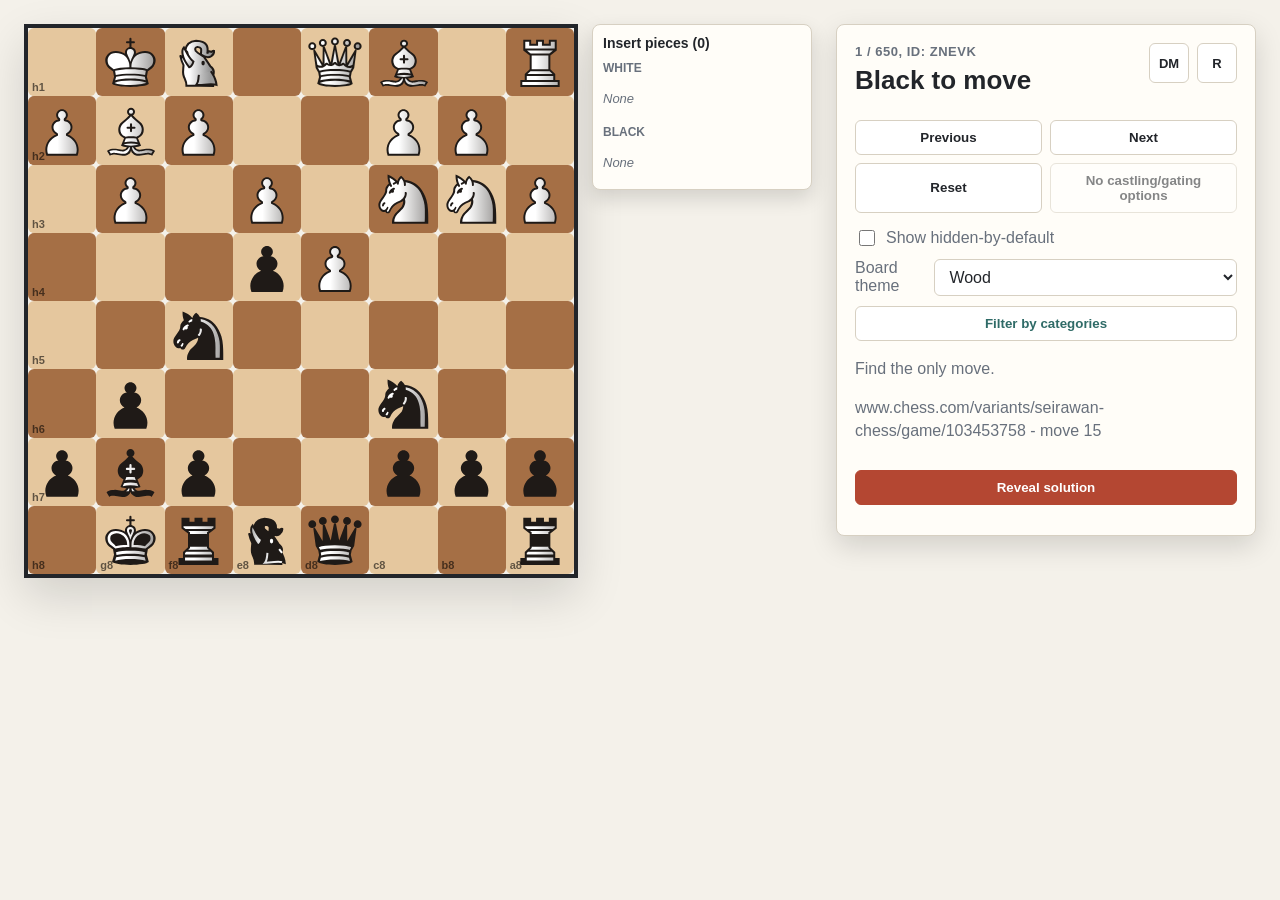
==== web/index.html @ 0d53bf32 "Add puzzle permalinks and filter refinements" ====
<!doctype html>
<html lang="en">
<head>
  <meta charset="utf-8">
  <meta name="viewport" content="width=device-width, initial-scale=1">
  <title>S-Chess Tactics</title>
  <link rel="stylesheet" href="styles.css?v=20260705-filters">
</head>
<body>
  <main class="app">
    <section class="board-area">
      <div class="board-layout">
        <div class="board-shell">
          <div id="board" class="board" aria-label="Chess board"></div>
        </div>
        <div id="reserve" class="reserve-panel" aria-label="Available insert pieces"></div>
      </div>
    </section>
    <aside class="panel">
      <header class="panel-head">
        <div>
          <p id="counter" class="counter">0 / 0</p>
          <h1 id="title">S-Chess Tactics</h1>
        </div>
        <div class="header-actions">
          <button id="theme" class="icon-button" title="Toggle dark mode">DM</button>
          <button id="random" class="icon-button" title="Random puzzle">R</button>
        </div>
      </header>

      <div class="controls">
        <button id="prev">Previous</button>
        <button id="next">Next</button>
        <button id="reset">Reset</button>
        <button id="unmoved" type="button">Castling &amp; gating options</button>
      </div>

      <div class="filters">
        <label><input id="show-hidden" type="checkbox"> Show hidden-by-default</label>
        <div id="hidden-options" class="subfilters hidden">
          <label><input id="show-check" type="checkbox" checked> Check evasions</label>
          <label><input id="show-recapture" type="checkbox" checked> Recaptures</label>
        </div>
        <label>Board theme <select id="board-theme">
          <option value="wood">Wood</option>
          <option value="wood-muted">Muted wood</option>
          <option value="classic">Classic green</option>
          <option value="blue">Blue</option>
          <option value="gray">Gray</option>
        </select></label>
        <button id="category-toggle" type="button">Filter by categories</button>
        <div id="category-options" class="select-filters hidden">
          <div class="category-row">
            <label>Phase <select id="phase-filter"><option value="">All</option></select></label>
            <div id="phase-detail" class="detail-options hidden"></div>
          </div>
          <div class="category-row">
            <label>Motif <select id="motif-filter"><option value="">All</option></select></label>
            <div id="motif-detail" class="detail-options hidden"></div>
          </div>
          <div class="category-row">
            <label>Length <select id="length-filter"><option value="">All</option></select></label>
            <div id="length-detail" class="detail-options hidden"></div>
          </div>
        </div>
      </div>

      <p id="status" class="status">Loading puzzles...</p>
      <div id="move-choices" class="move-choices hidden"></div>
      <p id="source" class="source"></p>

      <button id="reveal" class="primary">Reveal solution</button>
      <a id="analysis" class="analysis-link hidden" target="_blank" rel="noopener">Analyze on pychess</a>
      <section id="solution" class="solution hidden">
        <p id="line"></p>
        <p id="details"></p>
      </section>
    </aside>
  </main>
  <script src="app.js?v=20260705-filters"></script>
</body>
</html>
---- web/styles.css ----
:root {
  color-scheme: light;
  --bg: #f4f1ea;
  --panel: #fffdf8;
  --ink: #22252a;
  --muted: #68707c;
  --line: #d7d0c2;
  --accent: #b44732;
  --accent-strong: #913725;
  --accent-2: #2f6b67;
  --light: #eadfc5;
  --dark: #78936f;
  --selected: #f4c542;
  --good: #2f8f5b;
  --bad: #bd3d32;
  --button: #ffffff;
  --solution-bg: #f3eee4;
  --shadow: rgba(0,0,0,.14);
  font-family: "Segoe UI", Arial, sans-serif;
}

body.dark-mode {
  color-scheme: dark;
  --bg: #151718;
  --panel: #202326;
  --ink: #f0eee7;
  --muted: #aab2ba;
  --line: #3b4045;
  --accent: #d66b4f;
  --accent-strong: #f07c5d;
  --accent-2: #78b9ad;
  --light: #b8a982;
  --dark: #4e7259;
  --selected: #ffd45f;
  --good: #6ec79a;
  --bad: #f07868;
  --button: #292d31;
  --solution-bg: #292b2c;
  --shadow: rgba(0,0,0,.42);
}


body[data-board-theme="wood"] {
  --light: #e5c79e;
  --dark: #a56f45;
}
body[data-board-theme="wood-muted"] {
  --light: #d8c7ae;
  --dark: #8a7d6d;
}
body[data-board-theme="blue"] {
  --light: #d7e5ee;
  --dark: #6285a5;
}
body[data-board-theme="gray"] {
  --light: #d9d9d2;
  --dark: #7d858b;
}
body.dark-mode[data-board-theme="wood"] {
  --light: #b89467;
  --dark: #6d452b;
}
body.dark-mode[data-board-theme="wood-muted"] {
  --light: #aa9981;
  --dark: #5f584f;
}
body.dark-mode[data-board-theme="blue"] {
  --light: #92a9b8;
  --dark: #36556e;
}
body.dark-mode[data-board-theme="gray"] {
  --light: #a9aaa4;
  --dark: #525a60;
}
* { box-sizing: border-box; }
body { margin: 0; background: var(--bg); color: var(--ink); }
.app { min-height: 100vh; display: grid; grid-template-columns: minmax(320px, 1fr) minmax(320px, 420px); gap: 24px; padding: 24px; align-items: start; }
.board-area { display: grid; place-items: center; }
.board-layout { display: grid; grid-template-columns: minmax(0, min(78vmin, 720px)) minmax(170px, 220px); gap: 14px; align-items: start; }
.board-shell { width: 100%; }
.board { display: grid; grid-template-columns: repeat(8, 1fr); grid-template-rows: repeat(8, 1fr); aspect-ratio: 1; border: 4px solid var(--ink); box-shadow: 0 18px 44px var(--shadow); transition: border-color .16s ease, box-shadow .16s ease; }
.board.feedback-good { border-color: var(--good); box-shadow: 0 0 0 5px rgba(47,143,91,.25), 0 18px 44px var(--shadow); }
.board.feedback-bad { border-color: var(--bad); box-shadow: 0 0 0 5px rgba(189,61,50,.25), 0 18px 44px var(--shadow); }
.square { position: relative; display: grid; place-items: center; border: 0; padding: 0; cursor: pointer; min-width: 0; min-height: 0; }
.square.light { background: var(--light); }
.square.dark { background: var(--dark); }
.square.selected { outline: 4px solid var(--selected); outline-offset: -4px; }
.square.choice-target { outline: 4px solid var(--selected); outline-offset: -4px; box-shadow: inset 0 0 0 4px rgba(255,255,255,.28); }
.square.dragging { opacity: .62; cursor: grabbing; }
.square.drag-target { outline: 4px solid var(--good); outline-offset: -4px; }
.square.unmoved { box-shadow: inset 0 0 0 6px rgba(255,210,74,.94), inset 0 0 24px rgba(255,210,74,.55); }
.square.unmoved::after { content: ""; position: absolute; right: 6px; top: 6px; width: 13px; height: 13px; border-radius: 50%; background: var(--selected); border: 2px solid rgba(0,0,0,.45); }
.coord { position: absolute; left: 4px; bottom: 3px; font-size: 11px; color: rgba(0,0,0,.58); font-weight: 700; }
body.dark-mode .coord { color: rgba(255,255,255,.58); }
.piece { width: 86%; height: 86%; object-fit: contain; pointer-events: none; }
.piece-text { font-size: clamp(22px, 8vmin, 62px); font-weight: 800; pointer-events: none; color: var(--ink); }
.reserve-panel { display: grid; gap: 10px; color: var(--muted); font-size: 13px; padding: 10px; border: 1px solid var(--line); border-radius: 8px; background: var(--panel); box-shadow: 0 8px 20px var(--shadow); }
.reserve-title { color: var(--ink); font-weight: 800; font-size: 14px; }
.reserve-row { display: grid; gap: 6px; }
.reserve-side { font-size: 12px; font-weight: 750; text-transform: uppercase; }
.reserve-list { display: flex; flex-wrap: wrap; gap: 8px; }
.reserve-chip { display: grid; justify-items: center; gap: 3px; min-width: 72px; border: 1px solid var(--line); border-radius: 6px; padding: 7px 6px; background: var(--button); color: var(--ink); font-size: 12px; font-weight: 700; }
.reserve-chip.choice-ready { border-color: var(--accent); box-shadow: inset 0 0 0 2px var(--accent); }
.reserve-chip:disabled { opacity: .45; cursor: not-allowed; }
.reserve-chip .piece { width: 44px; height: 44px; }
.reserve-empty { color: var(--muted); font-style: italic; min-height: 34px; display: inline-flex; align-items: center; }
.panel { background: var(--panel); border: 1px solid var(--line); border-radius: 8px; padding: 18px; box-shadow: 0 10px 28px var(--shadow); }
.panel-head { display: flex; justify-content: space-between; gap: 12px; align-items: start; }
.header-actions { display: flex; gap: 8px; flex: 0 0 auto; }
h1 { margin: 0 0 12px; font-size: 26px; line-height: 1.15; }
.counter, .source, .solution, .status { color: var(--muted); line-height: 1.45; overflow-wrap: anywhere; }
.counter { margin: 0 0 4px; font-size: 13px; font-weight: 700; text-transform: uppercase; letter-spacing: .04em; }
.controls { display: grid; grid-template-columns: repeat(2, 1fr); gap: 8px; margin: 12px 0; }
.filters { display: grid; gap: 10px; margin: 14px 0; color: var(--muted); }
.filters label { display: flex; gap: 8px; align-items: center; min-width: 0; }
.filters input { width: 16px; height: 16px; flex: 0 0 auto; }
.filters > label select { flex: 1 1 auto; }
.subfilters { display: grid; gap: 7px; margin-left: 22px; padding-left: 12px; border-left: 2px solid var(--line); }
.select-filters { display: grid; grid-template-columns: 1fr; gap: 8px; padding-top: 2px; }
.category-row { position: relative; }
.category-row > label { display: grid; grid-template-columns: 96px minmax(0, 1fr); gap: 8px; align-items: center; }
.category-row:nth-child(even) > label { color: var(--accent-2); }
.detail-options { position: absolute; left: 104px; right: 0; top: calc(100% + 4px); z-index: 20; display: flex; flex-wrap: wrap; gap: 7px; max-height: 210px; overflow: auto; padding: 8px; border: 1px solid var(--line); border-radius: 6px; background: var(--panel); box-shadow: 0 12px 26px var(--shadow); }
.detail-options label { display: inline-flex; gap: 5px; align-items: center; border: 1px solid var(--line); border-radius: 6px; padding: 5px 8px; background: var(--button); color: var(--ink); font-size: 12px; font-weight: 700; }
.detail-options input { width: 14px; height: 14px; }
.detail-toggle { padding: 5px 8px; font-size: 12px; color: var(--accent-2); }select { width: 100%; min-width: 0; border: 1px solid var(--line); background: var(--button); color: var(--ink); border-radius: 6px; padding: 8px 10px; font: inherit; }
button, .analysis-link { border: 1px solid var(--line); background: var(--button); color: var(--ink); border-radius: 6px; padding: 9px 11px; font-weight: 700; cursor: pointer; text-decoration: none; text-align: center; }
#category-toggle { width: 100%; color: var(--accent-2); }
button:hover, .analysis-link:hover { border-color: var(--accent); }
button.active { border-color: var(--selected); box-shadow: inset 0 0 0 2px var(--selected); }
button:disabled { opacity: .55; cursor: not-allowed; }
.icon-button { width: 40px; height: 40px; padding: 0; font-size: 13px; }
.primary { width: 100%; margin: 12px 0; color: #fff; background: var(--accent); border-color: var(--accent); }
.primary:hover { background: var(--accent-strong); border-color: var(--accent-strong); }
.analysis-link { display: block; margin: -4px 0 12px; color: var(--accent-2); }
.move-choices { display: flex; flex-wrap: wrap; gap: 8px; align-items: center; margin: 8px 0 12px; }
.move-choice-label { color: var(--muted); font-size: 12px; font-weight: 750; text-transform: uppercase; }
.move-choices button { padding: 7px 10px; }
kbd { display: inline-block; margin-left: 5px; padding: 1px 5px; border: 1px solid var(--line); border-radius: 4px; color: var(--muted); font: 700 11px Consolas, monospace; }
.status.good { color: var(--good); font-weight: 700; }
.status.bad { color: var(--bad); font-weight: 700; }
.solution { background: var(--solution-bg); border: 1px solid var(--line); border-radius: 6px; padding: 10px; }
.solution-row { display: grid; grid-template-columns: 96px minmax(0, 1fr); gap: 10px; margin: 0 0 8px; color: var(--ink); }
.solution-label { color: var(--muted); font-size: 12px; font-weight: 750; text-transform: uppercase; }
.solution-line { font-family: Consolas, "Segoe UI Mono", monospace; overflow-wrap: anywhere; }
.solution p { margin: 10px 0; }
.category-list { margin: 6px 0 0; padding-left: 20px; color: var(--ink); }
.category-list li { margin: 2px 0; }
.hidden { display: none; }
@media (max-width: 1180px) {
  .board-layout { grid-template-columns: 1fr; }
  .reserve-panel { grid-template-columns: repeat(2, minmax(0, 1fr)); width: 100%; }
  .reserve-title { grid-column: 1 / -1; }
}
@media (max-width: 860px) {
  .app { grid-template-columns: 1fr; padding: 12px; }
  .board-shell { width: 100%; }
  .detail-options { left: 0; }
}
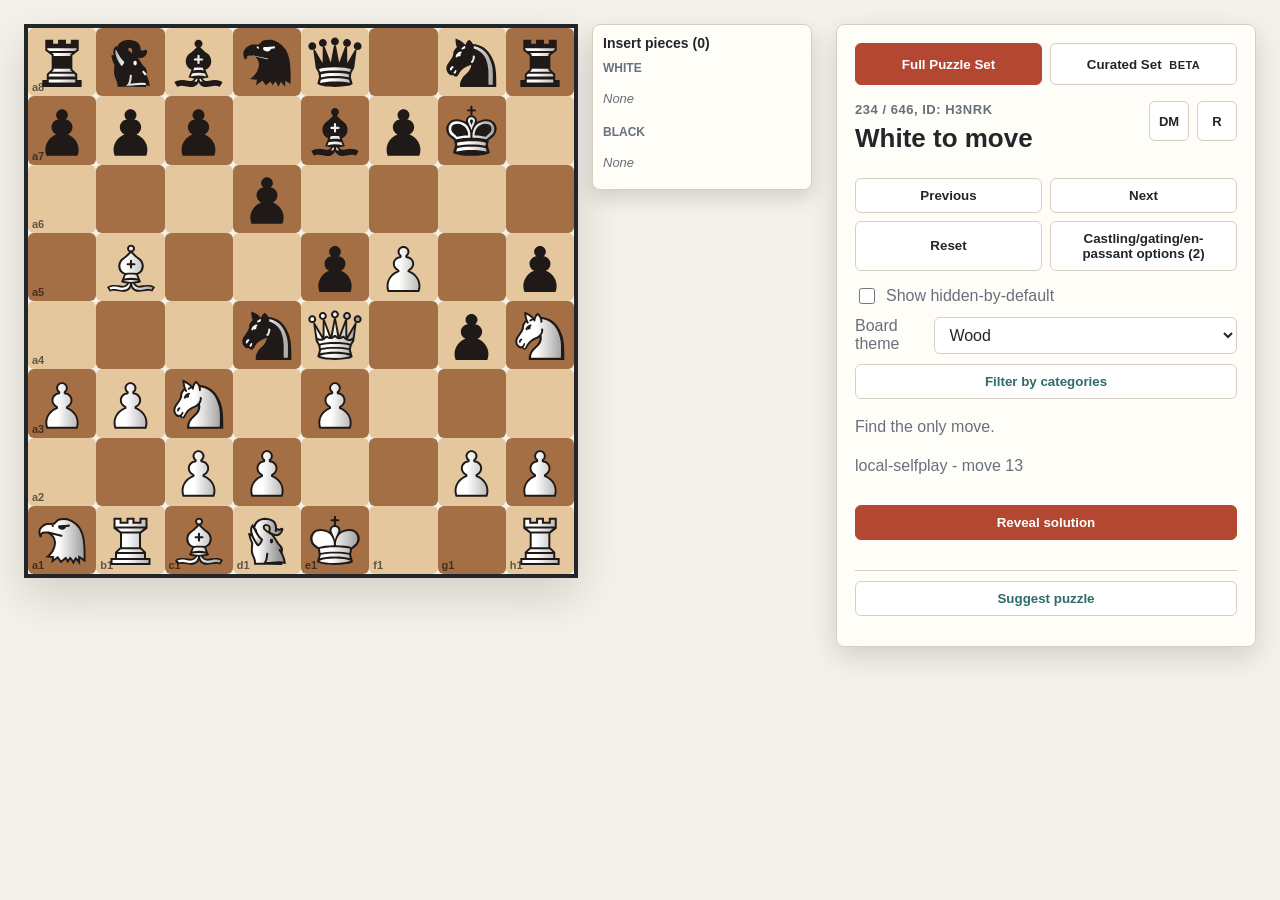
==== commit 22bf5a96: "Add curated puzzle levels and suggestions backend" ====
--- a/web/index.html
+++ b/web/index.html
@@ -4,7 +4,7 @@
   <meta charset="utf-8">
   <meta name="viewport" content="width=device-width, initial-scale=1">
   <title>S-Chess Tactics</title>
-  <link rel="stylesheet" href="styles.css?v=20260705-filters">
+  <link rel="stylesheet" href="styles.css?v=20260710-curated-levels">
 </head>
 <body>
   <main class="app">
@@ -17,6 +17,17 @@
       </div>
     </section>
     <aside class="panel">
+      <nav class="puzzle-set-tabs" aria-label="Puzzle set">
+        <button id="set-full" class="active" type="button">Full Puzzle Set</button>
+        <button id="set-curated" type="button">Curated Set <span>BETA</span></button>
+      </nav>
+      <div id="curated-levels" class="curated-levels hidden" aria-label="Curated difficulty">
+        <button data-curated-level="beginner" type="button">Beginner</button>
+        <button data-curated-level="lower-intermediate" type="button">Lower Intermediate</button>
+        <button data-curated-level="upper-intermediate" type="button">Upper Intermediate</button>
+        <button data-curated-level="advanced" type="button">Advanced</button>
+        <button data-curated-level="expert" type="button">Expert</button>
+      </div>
       <header class="panel-head">
         <div>
           <p id="counter" class="counter">0 / 0</p>
@@ -36,10 +47,12 @@
       </div>
 
       <div class="filters">
-        <label><input id="show-hidden" type="checkbox"> Show hidden-by-default</label>
-        <div id="hidden-options" class="subfilters hidden">
+        <div id="standard-filters" class="standard-filters">
+          <label><input id="show-hidden" type="checkbox"> Show hidden-by-default</label>
+          <div id="hidden-options" class="subfilters hidden">
           <label><input id="show-check" type="checkbox" checked> Check evasions</label>
           <label><input id="show-recapture" type="checkbox" checked> Recaptures</label>
+          </div>
         </div>
         <label>Board theme <select id="board-theme">
           <option value="wood">Wood</option>
@@ -62,6 +75,9 @@
             <label>Length <select id="length-filter"><option value="">All</option></select></label>
             <div id="length-detail" class="detail-options hidden"></div>
           </div>
+          <div class="category-row">
+            <label>Source <select id="source-filter"><option value="">All</option></select></label>
+          </div>
         </div>
       </div>
 
@@ -71,12 +87,23 @@
 
       <button id="reveal" class="primary">Reveal solution</button>
       <a id="analysis" class="analysis-link hidden" target="_blank" rel="noopener">Analyze on pychess</a>
+      <button id="mate-playout" class="secondary hidden" type="button">Play out fastest checkmate yourself</button>
       <section id="solution" class="solution hidden">
         <p id="line"></p>
         <p id="details"></p>
       </section>
+
+      <section class="suggestion-box">
+        <button id="suggest-toggle" class="secondary" type="button">Suggest puzzle</button>
+        <div id="suggest-panel" class="suggest-panel hidden">
+          <label>FEN <textarea id="suggest-fen" rows="3" spellcheck="false" placeholder="Paste a Seirawan FEN"></textarea></label>
+          <label>Notes <textarea id="suggest-notes" rows="3" placeholder="Optional: solution idea, source, or why it is interesting"></textarea></label>
+          <button id="suggest-submit" type="button">Send suggestion</button>
+          <p id="suggest-status" class="suggest-status"></p>
+        </div>
+      </section>
     </aside>
   </main>
-  <script src="app.js?v=20260705-filters"></script>
+  <script src="app.js?v=20260710-curated-levels"></script>
 </body>
 </html>
--- a/web/styles.css
+++ b/web/styles.css
@@ -105,6 +105,11 @@
 .reserve-chip .piece { width: 44px; height: 44px; }
 .reserve-empty { color: var(--muted); font-style: italic; min-height: 34px; display: inline-flex; align-items: center; }
 .panel { background: var(--panel); border: 1px solid var(--line); border-radius: 8px; padding: 18px; box-shadow: 0 10px 28px var(--shadow); }
+.puzzle-set-tabs { display: grid; grid-template-columns: repeat(2, minmax(0, 1fr)); gap: 8px; margin: 0 0 16px; }
+.puzzle-set-tabs button { min-height: 42px; padding: 8px 10px; }
+.puzzle-set-tabs button.active { border-color: var(--accent); background: var(--accent); color: #fff; box-shadow: none; }
+.puzzle-set-tabs span { display: inline-block; margin-left: 4px; font-size: 11px; letter-spacing: .04em; }
+
 .panel-head { display: flex; justify-content: space-between; gap: 12px; align-items: start; }
 .header-actions { display: flex; gap: 8px; flex: 0 0 auto; }
 h1 { margin: 0 0 12px; font-size: 26px; line-height: 1.15; }
@@ -112,6 +117,7 @@
 .counter { margin: 0 0 4px; font-size: 13px; font-weight: 700; text-transform: uppercase; letter-spacing: .04em; }
 .controls { display: grid; grid-template-columns: repeat(2, 1fr); gap: 8px; margin: 12px 0; }
 .filters { display: grid; gap: 10px; margin: 14px 0; color: var(--muted); }
+.standard-filters { display: grid; gap: 10px; }
 .filters label { display: flex; gap: 8px; align-items: center; min-width: 0; }
 .filters input { width: 16px; height: 16px; flex: 0 0 auto; }
 .filters > label select { flex: 1 1 auto; }
@@ -133,6 +139,7 @@
 .primary { width: 100%; margin: 12px 0; color: #fff; background: var(--accent); border-color: var(--accent); }
 .primary:hover { background: var(--accent-strong); border-color: var(--accent-strong); }
 .analysis-link { display: block; margin: -4px 0 12px; color: var(--accent-2); }
+.secondary { width: 100%; margin: -4px 0 12px; color: var(--accent-2); }
 .move-choices { display: flex; flex-wrap: wrap; gap: 8px; align-items: center; margin: 8px 0 12px; }
 .move-choice-label { color: var(--muted); font-size: 12px; font-weight: 750; text-transform: uppercase; }
 .move-choices button { padding: 7px 10px; }
@@ -146,6 +153,13 @@
 .solution p { margin: 10px 0; }
 .category-list { margin: 6px 0 0; padding-left: 20px; color: var(--ink); }
 .category-list li { margin: 2px 0; }
+.suggestion-box { margin-top: 18px; padding-top: 14px; border-top: 1px solid var(--line); }
+.suggest-panel { display: grid; gap: 10px; margin-top: 8px; }
+.suggest-panel label { display: grid; gap: 6px; color: var(--muted); font-size: 13px; font-weight: 700; }
+.suggest-panel textarea { width: 100%; min-width: 0; resize: vertical; border: 1px solid var(--line); background: var(--button); color: var(--ink); border-radius: 6px; padding: 8px 10px; font: inherit; }
+.suggest-status { margin: 0; color: var(--muted); font-size: 13px; line-height: 1.35; }
+.suggest-status.good { color: var(--good); font-weight: 700; }
+.suggest-status.bad { color: var(--bad); font-weight: 700; }
 .hidden { display: none; }
 @media (max-width: 1180px) {
   .board-layout { grid-template-columns: 1fr; }
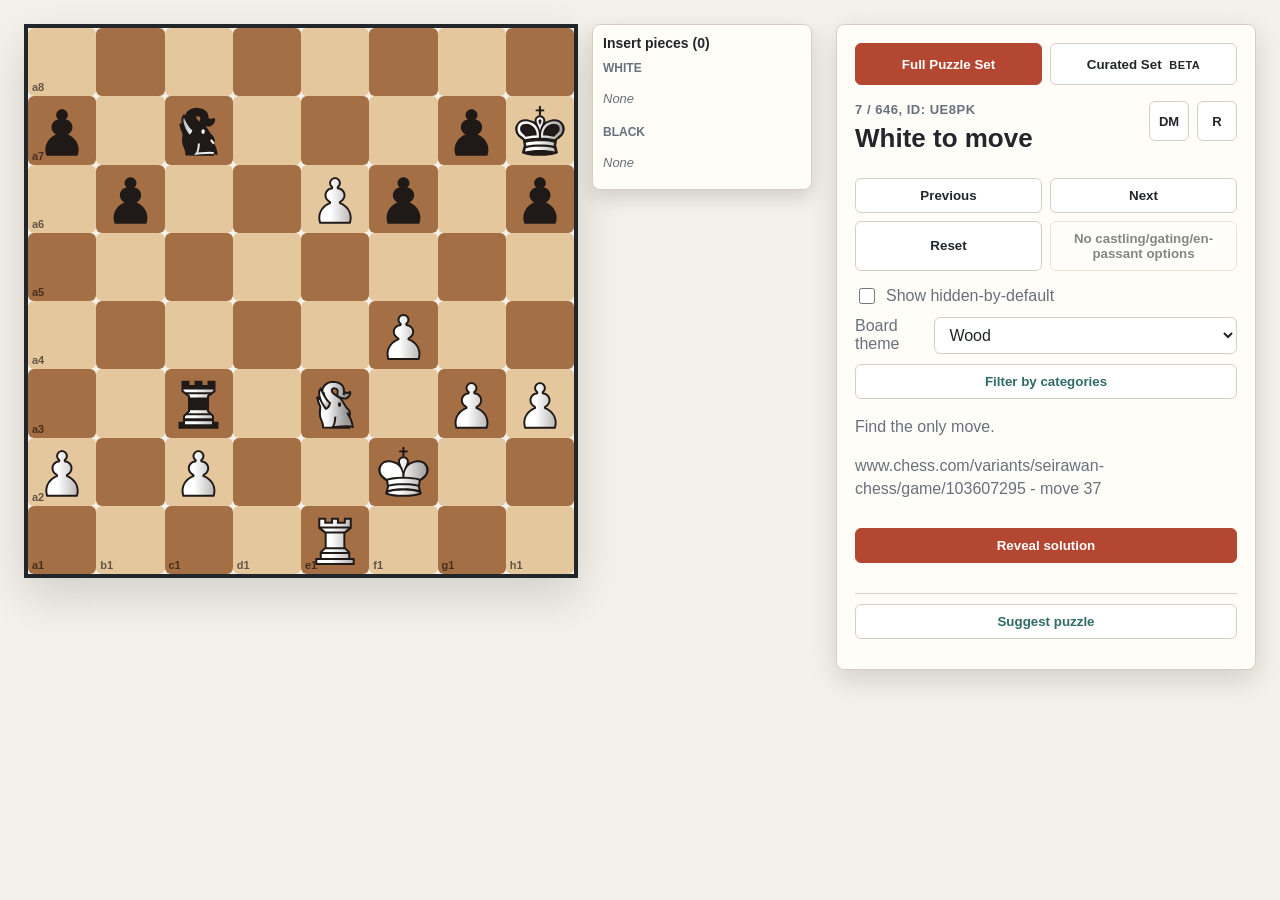
==== commit 45d77005: "Expand puzzle set and refine quality controls" ====
--- a/web/index.html
+++ b/web/index.html
@@ -4,7 +4,7 @@
   <meta charset="utf-8">
   <meta name="viewport" content="width=device-width, initial-scale=1">
   <title>S-Chess Tactics</title>
-  <link rel="stylesheet" href="styles.css?v=20260710-curated-levels">
+  <link rel="stylesheet" href="styles.css?v=20260710-curated-levels-2">
 </head>
 <body>
   <main class="app">
@@ -104,6 +104,6 @@
       </section>
     </aside>
   </main>
-  <script src="app.js?v=20260710-curated-levels"></script>
+  <script src="app.js?v=20260710-curated-levels-2"></script>
 </body>
 </html>
--- a/web/styles.css
+++ b/web/styles.css
@@ -110,6 +110,10 @@
 .puzzle-set-tabs button.active { border-color: var(--accent); background: var(--accent); color: #fff; box-shadow: none; }
 .puzzle-set-tabs span { display: inline-block; margin-left: 4px; font-size: 11px; letter-spacing: .04em; }
 
+.curated-levels { display: grid; grid-template-columns: repeat(2, minmax(0, 1fr)); gap: 7px; margin: 0 0 22px; }
+.curated-levels button { padding: 7px 8px; font-size: 12px; }
+.curated-levels button.active { border-color: var(--selected); box-shadow: inset 0 0 0 2px var(--selected); }
+.curated-levels button:last-child { grid-column: 1 / -1; }
 .panel-head { display: flex; justify-content: space-between; gap: 12px; align-items: start; }
 .header-actions { display: flex; gap: 8px; flex: 0 0 auto; }
 h1 { margin: 0 0 12px; font-size: 26px; line-height: 1.15; }
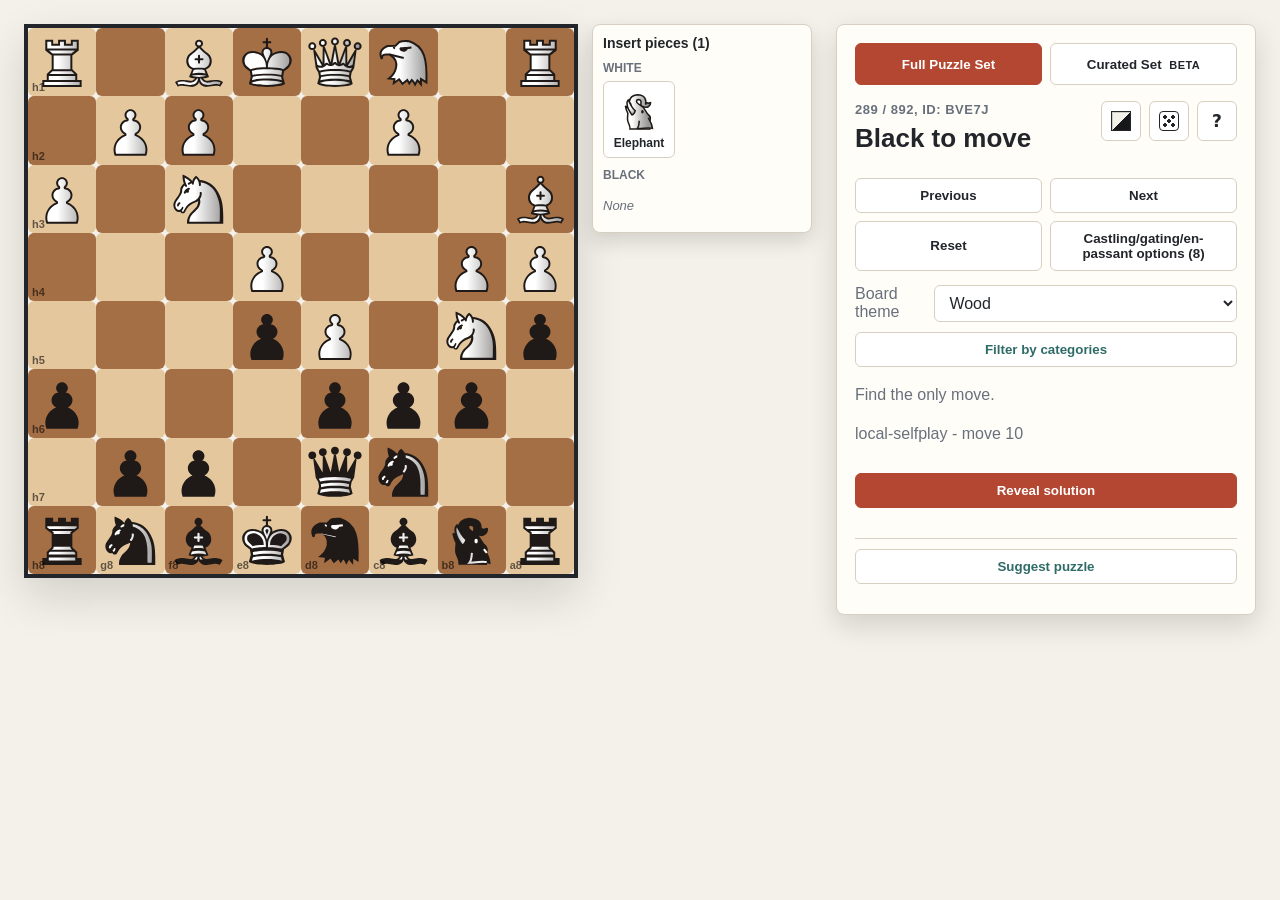
==== commit 76cdeb0a: "Refine puzzle categories and help UI" ====
--- a/web/index.html
+++ b/web/index.html
@@ -4,22 +4,22 @@
   <meta charset="utf-8">
   <meta name="viewport" content="width=device-width, initial-scale=1">
   <title>S-Chess Tactics</title>
-  <link rel="stylesheet" href="styles.css?v=20260710-curated-levels-2">
+  <link rel="stylesheet" href="styles.css?v=20260712-filters-help-4">
 </head>
 <body>
   <main class="app">
     <section class="board-area">
       <div class="board-layout">
         <div class="board-shell">
-          <div id="board" class="board" aria-label="Chess board"></div>
+          <div id="board" class="board" aria-label="Chess board" data-help="Select a piece and then its destination square, or drag it to move."></div>
         </div>
-        <div id="reserve" class="reserve-panel" aria-label="Available insert pieces"></div>
+        <div id="reserve" class="reserve-panel" aria-label="Available insert pieces" data-help="Shows the Hawks and Elephants still in reserve. Choose one here when a gating move is available."></div>
       </div>
     </section>
     <aside class="panel">
       <nav class="puzzle-set-tabs" aria-label="Puzzle set">
-        <button id="set-full" class="active" type="button">Full Puzzle Set</button>
-        <button id="set-curated" type="button">Curated Set <span>BETA</span></button>
+        <button id="set-full" class="active" type="button" data-help="Browse all published puzzle candidates.">Full Puzzle Set</button>
+        <button id="set-curated" type="button" data-help="Browse hand-picked puzzles grouped by difficulty.">Curated Set <span>BETA</span></button>
       </nav>
       <div id="curated-levels" class="curated-levels hidden" aria-label="Curated difficulty">
         <button data-curated-level="beginner" type="button">Beginner</button>
@@ -34,58 +34,41 @@
           <h1 id="title">S-Chess Tactics</h1>
         </div>
         <div class="header-actions">
-          <button id="theme" class="icon-button" title="Toggle dark mode">DM</button>
-          <button id="random" class="icon-button" title="Random puzzle">R</button>
+          <button id="theme" class="icon-button" type="button" title="Toggle light and dark mode" aria-label="Toggle light and dark mode" data-help="Switch the interface between light and dark mode."><span class="theme-icon" aria-hidden="true"></span></button>
+          <button id="random" class="icon-button" type="button" title="Random puzzle" aria-label="Random puzzle" data-help="Open a random puzzle from the current selection."><span class="dice-icon" aria-hidden="true"></span></button>
+          <button id="help" class="icon-button help-button" type="button" title="Toggle help" aria-label="Toggle help" data-help="Turn contextual UI explanations on or off.">?</button>
         </div>
       </header>
 
       <div class="controls">
-        <button id="prev">Previous</button>
-        <button id="next">Next</button>
-        <button id="reset">Reset</button>
-        <button id="unmoved" type="button">Castling &amp; gating options</button>
+        <button id="prev" data-help="Go to the previous puzzle in the current selection.">Previous</button>
+        <button id="next" data-help="Go to the next puzzle in the current selection.">Next</button>
+        <button id="reset" data-help="Reset the current puzzle to its starting position.">Reset</button>
+        <button id="unmoved" type="button" data-help="Highlight pieces and squares that still allow castling or gating.">Castling &amp; gating options</button>
       </div>
 
       <div class="filters">
-        <div id="standard-filters" class="standard-filters">
-          <label><input id="show-hidden" type="checkbox"> Show hidden-by-default</label>
-          <div id="hidden-options" class="subfilters hidden">
-          <label><input id="show-check" type="checkbox" checked> Check evasions</label>
-          <label><input id="show-recapture" type="checkbox" checked> Recaptures</label>
-          </div>
-        </div>
-        <label>Board theme <select id="board-theme">
+        <label data-help="Choose the colors of light and dark board squares.">Board theme <select id="board-theme">
           <option value="wood">Wood</option>
           <option value="wood-muted">Muted wood</option>
           <option value="classic">Classic green</option>
           <option value="blue">Blue</option>
           <option value="gray">Gray</option>
         </select></label>
-        <button id="category-toggle" type="button">Filter by categories</button>
-        <div id="category-options" class="select-filters hidden">
-          <div class="category-row">
-            <label>Phase <select id="phase-filter"><option value="">All</option></select></label>
-            <div id="phase-detail" class="detail-options hidden"></div>
-          </div>
-          <div class="category-row">
-            <label>Motif <select id="motif-filter"><option value="">All</option></select></label>
-            <div id="motif-detail" class="detail-options hidden"></div>
-          </div>
-          <div class="category-row">
-            <label>Length <select id="length-filter"><option value="">All</option></select></label>
-            <div id="length-detail" class="detail-options hidden"></div>
-          </div>
-          <div class="category-row">
-            <label>Source <select id="source-filter"><option value="">All</option></select></label>
-          </div>
+        <button id="category-toggle" type="button" data-help="Filter the puzzle set by phase, evaluation, motif, length, or source.">Filter by categories</button>
+        <div id="category-options" class="select-filters hidden" data-help="Use a simple selection, or open Detailed inclusion/exclusion for more control.">
+          <div class="category-row"><label data-help="Opening, middlegame, or endgame, based on the starting position.">Phase <select id="phase-filter"><option value="">All</option></select></label><div id="phase-detail" class="detail-options hidden"></div></div>
+          <div class="category-row"><label data-help="The engine result of the correct move: checkmate, crushing, advantage, or equality.">Evaluation <select id="evaluation-filter"><option value="">All</option></select></label><div id="evaluation-detail" class="detail-options hidden"></div></div>
+          <div class="category-row"><label data-help="The tactical idea. Detailed mode lets you include or exclude several motifs.">Motif <select id="motif-filter"><option value="">All</option></select></label><div id="motif-detail" class="detail-options hidden"></div></div>
+          <div class="category-row"><label data-help="The forced line length: one move, medium, long, or very long.">Length <select id="length-filter"><option value="">All</option></select></label><div id="length-detail" class="detail-options hidden"></div></div>
+          <div class="category-row"><label data-help="Whether the puzzle came from a human game, engine self-play, or a manual suggestion.">Source <select id="source-filter"><option value="">All</option></select></label></div>
         </div>
       </div>
-
       <p id="status" class="status">Loading puzzles...</p>
       <div id="move-choices" class="move-choices hidden"></div>
       <p id="source" class="source"></p>
 
-      <button id="reveal" class="primary">Reveal solution</button>
+      <button id="reveal" class="primary" data-help="Reveal the best move, full engine line, and category data.">Reveal solution</button>
       <a id="analysis" class="analysis-link hidden" target="_blank" rel="noopener">Analyze on pychess</a>
       <button id="mate-playout" class="secondary hidden" type="button">Play out fastest checkmate yourself</button>
       <section id="solution" class="solution hidden">
@@ -94,16 +77,51 @@
       </section>
 
       <section class="suggestion-box">
-        <button id="suggest-toggle" class="secondary" type="button">Suggest puzzle</button>
-        <div id="suggest-panel" class="suggest-panel hidden">
-          <label>FEN <textarea id="suggest-fen" rows="3" spellcheck="false" placeholder="Paste a Seirawan FEN"></textarea></label>
-          <label>Notes <textarea id="suggest-notes" rows="3" placeholder="Optional: solution idea, source, or why it is interesting"></textarea></label>
-          <button id="suggest-submit" type="button">Send suggestion</button>
-          <p id="suggest-status" class="suggest-status"></p>
-        </div>
+        <button id="suggest-toggle" class="secondary" type="button" data-help="Open the board editor or paste a FEN to suggest a puzzle.">Suggest puzzle</button>
       </section>
     </aside>
   </main>
-  <script src="app.js?v=20260710-curated-levels-2"></script>
+  <div id="help-tooltip" class="help-tooltip hidden" role="tooltip"></div>
+  <section id="suggest-editor" class="suggest-editor hidden" aria-modal="true" role="dialog" aria-labelledby="suggest-editor-title">
+    <div class="suggest-editor-shell">
+      <header class="suggest-editor-head">
+        <div>
+          <p class="counter">Puzzle suggestion</p>
+          <h1 id="suggest-editor-title">Position editor</h1>
+        </div>
+        <button id="editor-cancel-top" class="icon-button" type="button" title="Cancel">X</button>
+      </header>
+      <div class="suggest-editor-layout">
+        <div id="editor-board" class="board editor-board" aria-label="Position editor board"></div>
+        <div class="editor-tools">
+          <div>
+            <p class="editor-label">Place piece</p>
+            <div id="editor-palette" class="editor-palette"></div>
+          </div>
+          <label>FEN <textarea id="editor-fen" rows="4" spellcheck="false" placeholder="Paste a complete Seirawan FEN"></textarea></label>
+          <div class="editor-fields">
+            <label>Side <select id="editor-side"><option value="w">White</option><option value="b">Black</option></select></label>
+            <label>Reserve <input id="editor-pocket" spellcheck="false" placeholder="HEhe"></label>
+            <label>Castling / gating <input id="editor-castling" spellcheck="false" placeholder="- or KQabc"></label>
+            <label>En passant <input id="editor-ep" spellcheck="false" placeholder="-"></label>
+            <label>Halfmove <input id="editor-halfmove" type="number" min="0" value="0"></label>
+            <label>Move <input id="editor-fullmove" type="number" min="1" value="1"></label>
+          </div>
+          <div class="editor-actions">
+            <button id="editor-clear" type="button">Clear board</button>
+            <button id="editor-start" type="button">Start position</button>
+          </div>
+          <label>Notes <textarea id="editor-notes" rows="3" placeholder="Optional: solution idea, source, or why it is interesting"></textarea></label>
+          <p id="editor-status" class="suggest-status"></p>
+          <div class="editor-actions editor-finish">
+            <button id="editor-cancel" type="button">Cancel</button>
+            <button id="editor-done" class="primary" type="button">Done</button>
+          </div>
+        </div>
+      </div>
+    </div>
+  </section>
+  <script src="curated-puzzles.js?v=20260712-1"></script>
+  <script src="app.js?v=20260712-filters-help-4"></script>
 </body>
 </html>
--- a/web/styles.css
+++ b/web/styles.css
@@ -175,3 +175,49 @@
   .board-shell { width: 100%; }
   .detail-options { left: 0; }
 }
+
+.suggest-editor { position: fixed; inset: 0; z-index: 100; overflow: auto; padding: 20px; background: rgba(15, 18, 20, .72); }
+.suggest-editor-shell { width: min(1120px, 100%); margin: auto; padding: 18px; border: 1px solid var(--line); border-radius: 8px; background: var(--panel); box-shadow: 0 24px 72px rgba(0,0,0,.4); }
+.suggest-editor-head { display: flex; justify-content: space-between; gap: 14px; align-items: start; margin-bottom: 16px; }
+.suggest-editor-head h1 { margin-bottom: 0; }
+.suggest-editor-layout { display: grid; grid-template-columns: minmax(300px, 1fr) minmax(290px, 380px); gap: 20px; align-items: start; }
+.editor-board { width: min(76vmin, 680px); max-width: 100%; justify-self: center; }
+.editor-tools { display: grid; gap: 14px; }
+.editor-tools > label, .editor-fields label { display: grid; gap: 6px; color: var(--muted); font-size: 13px; font-weight: 700; }
+.editor-tools textarea, .editor-tools input, .editor-tools select { width: 100%; min-width: 0; border: 1px solid var(--line); border-radius: 6px; background: var(--button); color: var(--ink); padding: 8px 10px; font: inherit; }
+.editor-tools textarea { resize: vertical; }
+.editor-label { margin: 0 0 7px; color: var(--muted); font-size: 13px; font-weight: 700; }
+.editor-palette { display: grid; grid-template-columns: repeat(7, minmax(0, 1fr)); gap: 6px; }
+.editor-palette button { min-height: 44px; padding: 3px; display: grid; place-items: center; }
+.editor-palette .piece { width: 34px; height: 34px; }
+.editor-palette .erase-piece { font-size: 22px; font-weight: 800; }
+.editor-fields { display: grid; grid-template-columns: repeat(2, minmax(0, 1fr)); gap: 10px; }
+.editor-actions { display: flex; gap: 8px; }
+.editor-actions button { flex: 1; }
+.editor-finish { margin-top: 2px; }
+.editor-finish .primary { margin: 0; }
+.editor-board .square { cursor: crosshair; }
+.editor-board .square.selected { outline-color: var(--accent); }
+@media (max-width: 760px) {
+  .suggest-editor { padding: 0; }
+  .suggest-editor-shell { min-height: 100vh; border: 0; border-radius: 0; padding: 14px; }
+  .suggest-editor-layout { grid-template-columns: 1fr; gap: 16px; }
+  .editor-board { width: 100%; }
+  .editor-palette { grid-template-columns: repeat(7, minmax(38px, 1fr)); overflow-x: auto; }
+}
+.icon-button { display: grid; place-items: center; }
+.theme-icon { width: 20px; height: 20px; border: 1px solid var(--ink); background: linear-gradient(135deg, #f4f1ea 0 50%, #151718 50% 100%); box-shadow: inset 0 0 0 1px color-mix(in srgb, var(--ink) 18%, transparent); }
+.dice-icon { width: 20px; height: 20px; border: 1px solid currentColor; border-radius: 4px; background:
+  radial-gradient(circle at 28% 28%, currentColor 0 1.7px, transparent 2px),
+  radial-gradient(circle at 72% 28%, currentColor 0 1.7px, transparent 2px),
+  radial-gradient(circle at 50% 50%, currentColor 0 1.7px, transparent 2px),
+  radial-gradient(circle at 28% 72%, currentColor 0 1.7px, transparent 2px),
+  radial-gradient(circle at 72% 72%, currentColor 0 1.7px, transparent 2px); }
+.help-button { font: 800 17px/1 system-ui, sans-serif; }
+body.help-mode [data-help] { outline: 1px dashed var(--accent-2); outline-offset: 2px; }
+.help-tooltip { position: fixed; z-index: 500; width: min(280px, calc(100vw - 20px)); padding: 7px 9px; border: 1px solid var(--line); border-radius: 6px; background: var(--ink); color: var(--panel); box-shadow: 0 8px 20px var(--shadow); font: 600 12px/1.35 system-ui, sans-serif; text-align: left; overflow-wrap: anywhere; pointer-events: none; }
+.detail-options .motif-chip { padding: 5px 8px; font-size: 12px; color: var(--ink); }
+.detail-options .motif-chip.include { border-color: var(--good); background: color-mix(in srgb, var(--good) 18%, var(--button)); }
+.detail-options .motif-chip.exclude { border-color: var(--bad); background: color-mix(in srgb, var(--bad) 16%, var(--button)); text-decoration: line-through; }
+
+.detail-options .detail-hint { flex-basis: 100%; margin: 0; color: var(--muted); font-size: 12px; line-height: 1.35; }
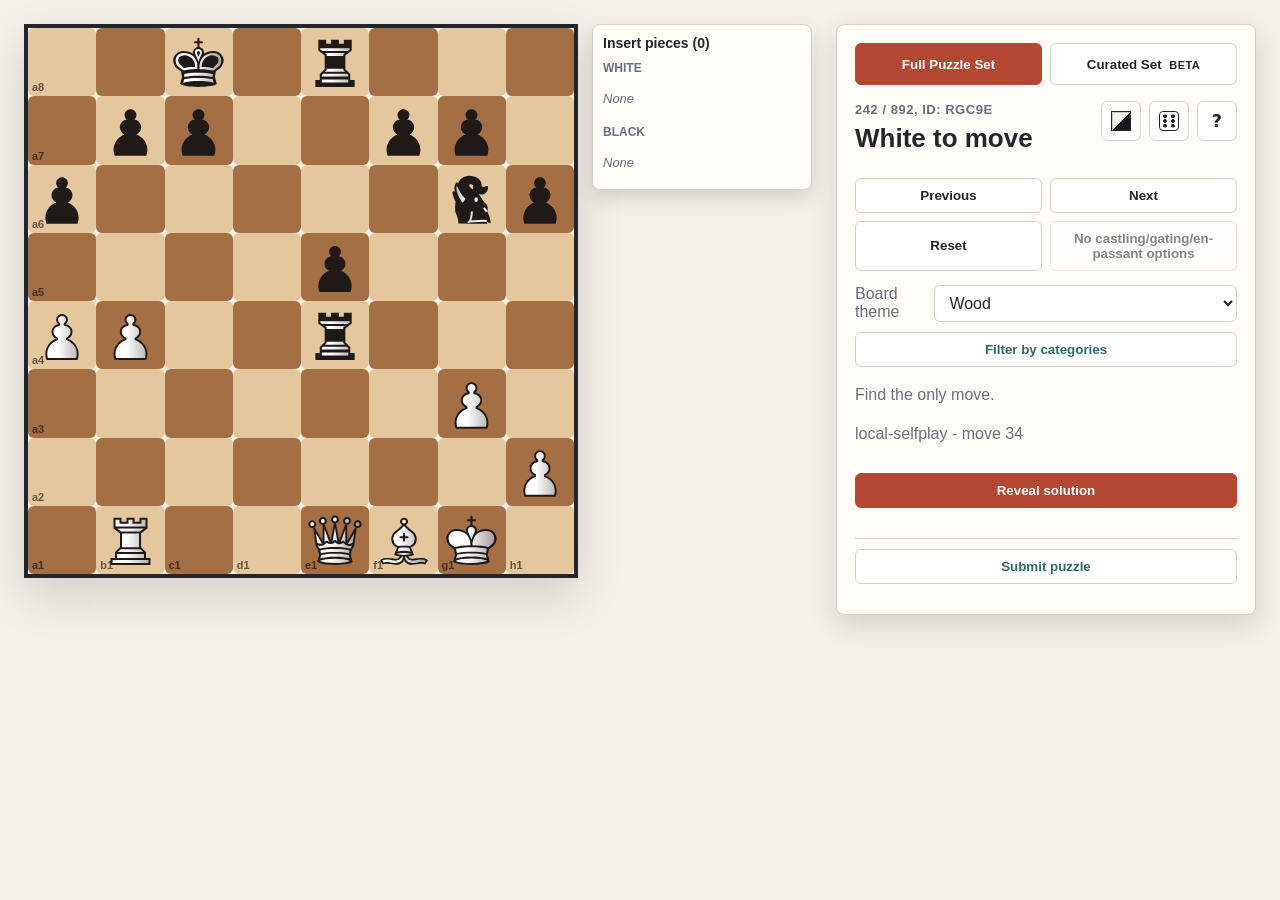
==== commit ad7b45a5: "Improve puzzle quality workflow and UI" ====
--- a/web/index.html
+++ b/web/index.html
@@ -4,7 +4,7 @@
   <meta charset="utf-8">
   <meta name="viewport" content="width=device-width, initial-scale=1">
   <title>S-Chess Tactics</title>
-  <link rel="stylesheet" href="styles.css?v=20260712-filters-help-4">
+  <link rel="stylesheet" href="styles.css?v=20260712-filters-help-9">
 </head>
 <body>
   <main class="app">
@@ -77,7 +77,7 @@
       </section>
 
       <section class="suggestion-box">
-        <button id="suggest-toggle" class="secondary" type="button" data-help="Open the board editor or paste a FEN to suggest a puzzle.">Suggest puzzle</button>
+        <button id="suggest-toggle" class="secondary" type="button" data-help="Open the board editor or paste a FEN to submit a puzzle.">Submit puzzle</button>
       </section>
     </aside>
   </main>
@@ -122,6 +122,6 @@
     </div>
   </section>
   <script src="curated-puzzles.js?v=20260712-1"></script>
-  <script src="app.js?v=20260712-filters-help-4"></script>
+  <script src="app.js?v=20260712-filters-help-9"></script>
 </body>
 </html>
--- a/web/styles.css
+++ b/web/styles.css
@@ -208,11 +208,12 @@
 .icon-button { display: grid; place-items: center; }
 .theme-icon { width: 20px; height: 20px; border: 1px solid var(--ink); background: linear-gradient(135deg, #f4f1ea 0 50%, #151718 50% 100%); box-shadow: inset 0 0 0 1px color-mix(in srgb, var(--ink) 18%, transparent); }
 .dice-icon { width: 20px; height: 20px; border: 1px solid currentColor; border-radius: 4px; background:
-  radial-gradient(circle at 28% 28%, currentColor 0 1.7px, transparent 2px),
-  radial-gradient(circle at 72% 28%, currentColor 0 1.7px, transparent 2px),
-  radial-gradient(circle at 50% 50%, currentColor 0 1.7px, transparent 2px),
-  radial-gradient(circle at 28% 72%, currentColor 0 1.7px, transparent 2px),
-  radial-gradient(circle at 72% 72%, currentColor 0 1.7px, transparent 2px); }
+  radial-gradient(circle at 28% 24%, currentColor 0 1.7px, transparent 2px),
+  radial-gradient(circle at 72% 24%, currentColor 0 1.7px, transparent 2px),
+  radial-gradient(circle at 28% 50%, currentColor 0 1.7px, transparent 2px),
+  radial-gradient(circle at 72% 50%, currentColor 0 1.7px, transparent 2px),
+  radial-gradient(circle at 28% 76%, currentColor 0 1.7px, transparent 2px),
+  radial-gradient(circle at 72% 76%, currentColor 0 1.7px, transparent 2px); }
 .help-button { font: 800 17px/1 system-ui, sans-serif; }
 body.help-mode [data-help] { outline: 1px dashed var(--accent-2); outline-offset: 2px; }
 .help-tooltip { position: fixed; z-index: 500; width: min(280px, calc(100vw - 20px)); padding: 7px 9px; border: 1px solid var(--line); border-radius: 6px; background: var(--ink); color: var(--panel); box-shadow: 0 8px 20px var(--shadow); font: 600 12px/1.35 system-ui, sans-serif; text-align: left; overflow-wrap: anywhere; pointer-events: none; }
@@ -221,3 +222,5 @@
 .detail-options .motif-chip.exclude { border-color: var(--bad); background: color-mix(in srgb, var(--bad) 16%, var(--button)); text-decoration: line-through; }
 
 .detail-options .detail-hint { flex-basis: 100%; margin: 0; color: var(--muted); font-size: 12px; line-height: 1.35; }
+
+.board { touch-action: none; }
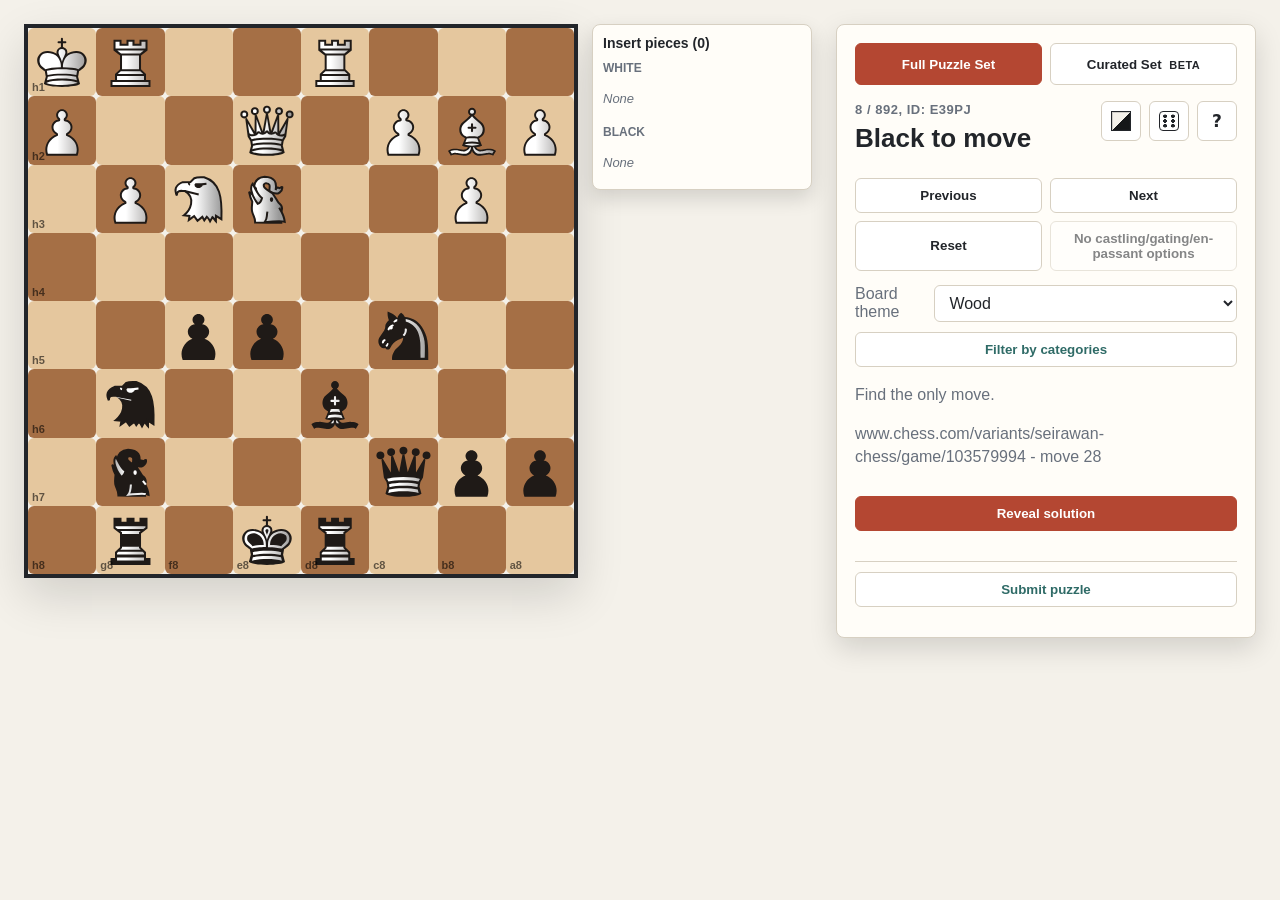
==== commit 00812d31: "Publish puzzle and interface updates" ====
--- a/web/index.html
+++ b/web/index.html
@@ -122,6 +122,6 @@
     </div>
   </section>
   <script src="curated-puzzles.js?v=20260712-1"></script>
-  <script src="app.js?v=20260712-filters-help-9"></script>
+  <script src="app.js?v=drag-ghost-1"></script>
 </body>
 </html>
--- a/web/styles.css
+++ b/web/styles.css
@@ -86,7 +86,9 @@
 .square.dark { background: var(--dark); }
 .square.selected { outline: 4px solid var(--selected); outline-offset: -4px; }
 .square.choice-target { outline: 4px solid var(--selected); outline-offset: -4px; box-shadow: inset 0 0 0 4px rgba(255,255,255,.28); }
-.square.dragging { opacity: .62; cursor: grabbing; }
+.square.dragging { opacity: .34; cursor: grabbing; }
+.drag-ghost { position: fixed; z-index: 1000; display: grid; place-items: center; pointer-events: none; transform: translate(-50%, -50%) scale(1.06); opacity: .92; filter: drop-shadow(0 3px 4px rgba(0,0,0,.28)); }
+.drag-ghost .piece, .drag-ghost .piece-text { width: 100%; height: 100%; }
 .square.drag-target { outline: 4px solid var(--good); outline-offset: -4px; }
 .square.unmoved { box-shadow: inset 0 0 0 6px rgba(255,210,74,.94), inset 0 0 24px rgba(255,210,74,.55); }
 .square.unmoved::after { content: ""; position: absolute; right: 6px; top: 6px; width: 13px; height: 13px; border-radius: 50%; background: var(--selected); border: 2px solid rgba(0,0,0,.45); }
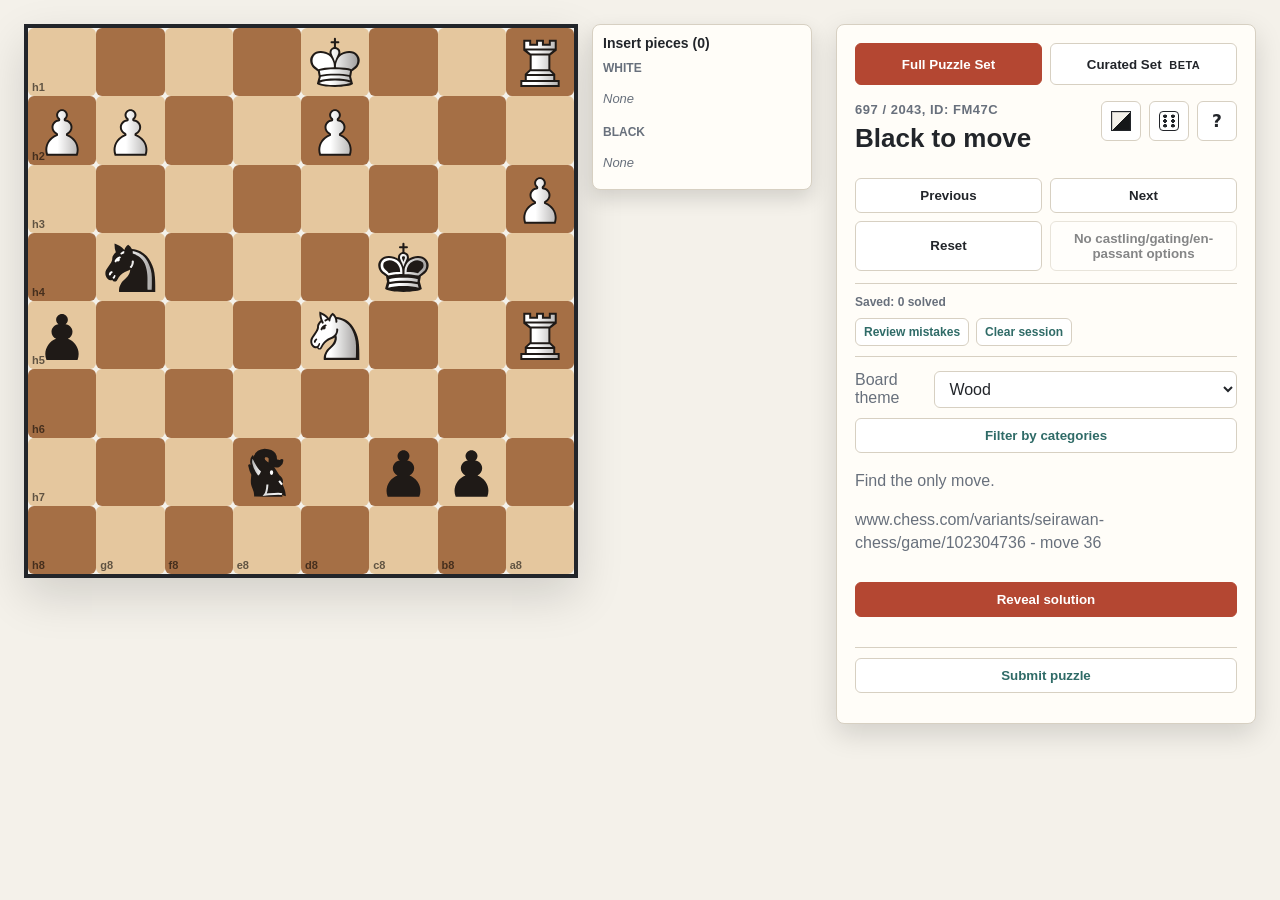
==== commit 63f1f692: "Publish puzzle set and difficulty research" ====
--- a/web/index.html
+++ b/web/index.html
@@ -4,7 +4,7 @@
   <meta charset="utf-8">
   <meta name="viewport" content="width=device-width, initial-scale=1">
   <title>S-Chess Tactics</title>
-  <link rel="stylesheet" href="styles.css?v=20260712-filters-help-9">
+  <link rel="stylesheet" href="styles.css?v=progress-1">
 </head>
 <body>
   <main class="app">
@@ -47,7 +47,13 @@
         <button id="unmoved" type="button" data-help="Highlight pieces and squares that still allow castling or gating.">Castling &amp; gating options</button>
       </div>
 
-      <div class="filters">
+      <section class="progress-panel" aria-label="Local puzzle progress">
+        <p id="progress-summary" class="progress-summary"></p>
+        <div class="progress-controls">
+          <button id="review-mistakes" type="button" data-help="Show puzzles where you made an incorrect tactic attempt on this browser.">Review mistakes</button>
+          <button id="clear-session" type="button" data-help="Clear only this tab's solved and failed session counters. Saved puzzle history remains.">Clear session</button>
+        </div>
+      </section>      <div class="filters">
         <label data-help="Choose the colors of light and dark board squares.">Board theme <select id="board-theme">
           <option value="wood">Wood</option>
           <option value="wood-muted">Muted wood</option>
@@ -122,6 +128,6 @@
     </div>
   </section>
   <script src="curated-puzzles.js?v=20260712-1"></script>
-  <script src="app.js?v=drag-ghost-1"></script>
+  <script src="app.js?v=progress-1"></script>
 </body>
 </html>
--- a/web/styles.css
+++ b/web/styles.css
@@ -122,7 +122,11 @@
 .counter, .source, .solution, .status { color: var(--muted); line-height: 1.45; overflow-wrap: anywhere; }
 .counter { margin: 0 0 4px; font-size: 13px; font-weight: 700; text-transform: uppercase; letter-spacing: .04em; }
 .controls { display: grid; grid-template-columns: repeat(2, 1fr); gap: 8px; margin: 12px 0; }
-.filters { display: grid; gap: 10px; margin: 14px 0; color: var(--muted); }
+.progress-panel { display: grid; gap: 7px; margin: 12px 0 4px; padding: 10px 0; border-top: 1px solid var(--line); border-bottom: 1px solid var(--line); }
+.progress-summary { margin: 0; color: var(--muted); font-size: 12px; font-weight: 700; line-height: 1.4; }
+.progress-controls { display: flex; flex-wrap: wrap; gap: 7px; }
+.progress-controls button { padding: 6px 8px; font-size: 12px; color: var(--accent-2); }
+.progress-controls button.active { border-color: var(--accent); background: var(--accent); color: #fff; box-shadow: none; }.filters { display: grid; gap: 10px; margin: 14px 0; color: var(--muted); }
 .standard-filters { display: grid; gap: 10px; }
 .filters label { display: flex; gap: 8px; align-items: center; min-width: 0; }
 .filters input { width: 16px; height: 16px; flex: 0 0 auto; }
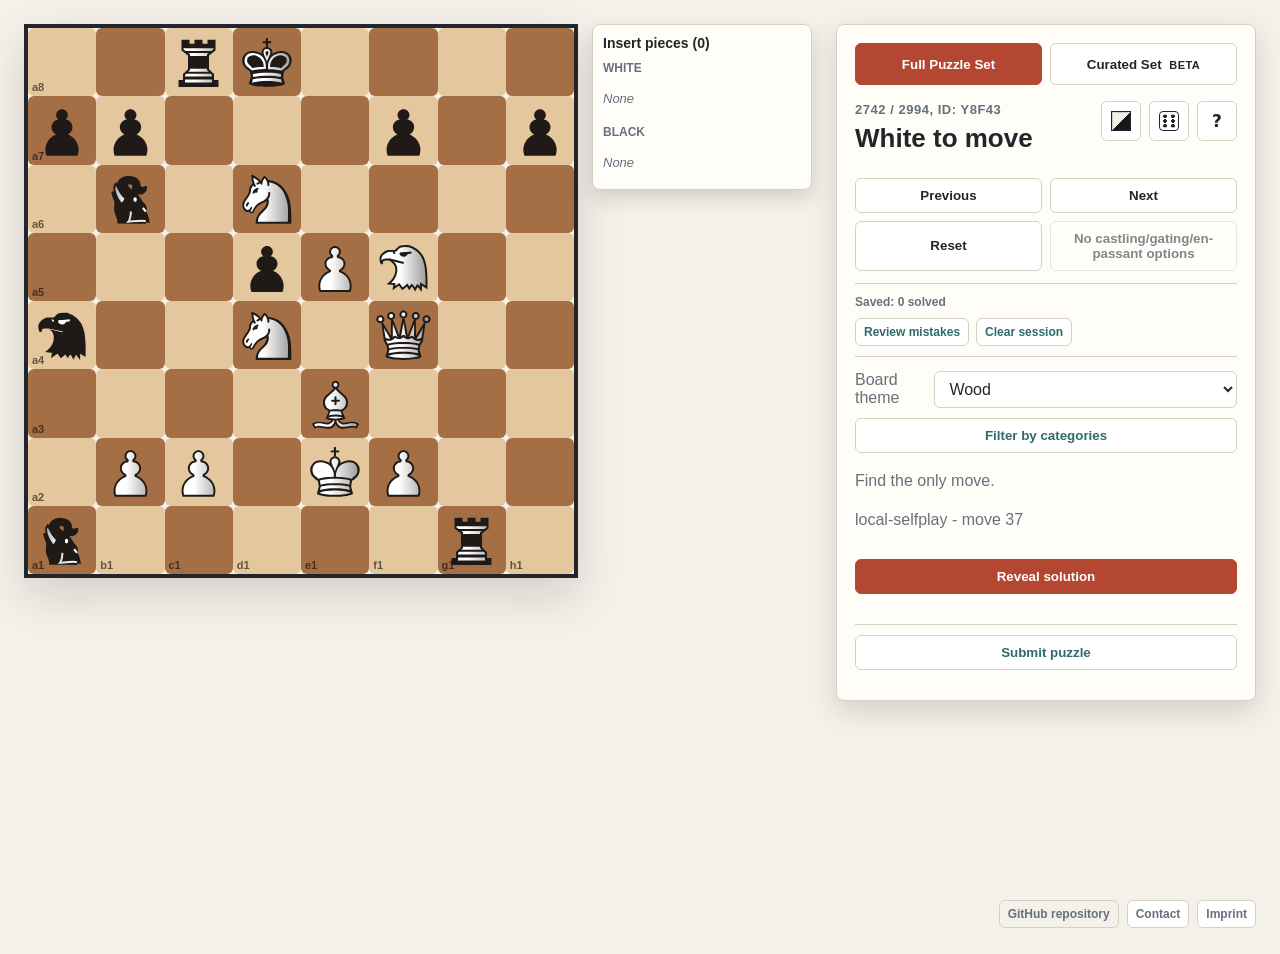
==== commit 54f6ebb9: "Publish expanded puzzle set and contact workflow" ====
--- a/web/index.html
+++ b/web/index.html
@@ -4,7 +4,7 @@
   <meta charset="utf-8">
   <meta name="viewport" content="width=device-width, initial-scale=1">
   <title>S-Chess Tactics</title>
-  <link rel="stylesheet" href="styles.css?v=progress-1">
+  <link rel="stylesheet" href="styles.css?v=contact-2">
 </head>
 <body>
   <main class="app">
@@ -87,6 +87,11 @@
       </section>
     </aside>
   </main>
+  <footer class="site-footer" aria-label="Site information">
+    <a href="https://github.com/fT3g0/schess-puzzles" target="_blank" rel="noopener">GitHub repository</a>
+    <button id="contact-toggle" type="button">Contact</button>
+    <button id="imprint-toggle" type="button">Imprint</button>
+  </footer>
   <div id="help-tooltip" class="help-tooltip hidden" role="tooltip"></div>
   <section id="suggest-editor" class="suggest-editor hidden" aria-modal="true" role="dialog" aria-labelledby="suggest-editor-title">
     <div class="suggest-editor-shell">
@@ -127,7 +132,39 @@
       </div>
     </div>
   </section>
+  <section id="contact-dialog" class="site-dialog hidden" aria-modal="true" role="dialog" aria-labelledby="contact-title">
+    <div class="site-dialog-shell">
+      <header class="site-dialog-head">
+        <h2 id="contact-title">Contact</h2>
+        <button id="contact-close" class="icon-button" type="button" aria-label="Close contact form">X</button>
+      </header>
+      <form id="contact-form" class="contact-form">
+        <label>Your name <input id="contact-name" name="name" required maxlength="100" autocomplete="name"></label>
+        <label>Your email <input id="contact-email" name="email" type="email" required maxlength="320" autocomplete="email"></label>
+        <label>Message <textarea id="contact-message" name="message" rows="7" required minlength="4" maxlength="5000"></textarea></label>
+        <label class="honeypot" aria-hidden="true">Website <input id="contact-website" name="website" tabindex="-1" autocomplete="off"></label>
+        <p class="contact-note">Your message and reply address are used only to answer your request. The form is protected by rate limiting.</p>
+        <p id="contact-status" class="suggest-status" aria-live="polite"></p>
+        <div class="dialog-actions">
+          <button id="contact-cancel" type="button">Cancel</button>
+          <button id="contact-submit" class="primary" type="submit">Send message</button>
+        </div>
+      </form>
+    </div>
+  </section>
+  <section id="imprint-dialog" class="site-dialog hidden" aria-modal="true" role="dialog" aria-labelledby="imprint-title">
+    <div class="site-dialog-shell imprint-shell">
+      <header class="site-dialog-head">
+        <h2 id="imprint-title">Imprint</h2>
+        <button id="imprint-close" class="icon-button" type="button" aria-label="Close imprint">X</button>
+      </header>
+      <p>Responsible for the content of this private, non-commercial project:</p>
+      <p><strong>Hendrik Falkenberg</strong></p>
+      <p>Use the contact form to get in touch.</p>
+      <div class="dialog-actions"><button id="imprint-done" type="button">Close</button></div>
+    </div>
+  </section>
   <script src="curated-puzzles.js?v=20260712-1"></script>
-  <script src="app.js?v=progress-1"></script>
+  <script src="app.js?v=contact-1"></script>
 </body>
 </html>
--- a/web/styles.css
+++ b/web/styles.css
@@ -230,3 +230,37 @@
 .detail-options .detail-hint { flex-basis: 100%; margin: 0; color: var(--muted); font-size: 12px; line-height: 1.35; }
 
 .board { touch-action: none; }
+
+.site-footer { display: flex; flex-wrap: wrap; justify-content: center; gap: 8px; padding: 0 24px 26px; }
+.site-footer a, .site-footer button { color: var(--muted); font-size: 13px; }
+.site-footer a { display: inline-flex; align-items: center; border: 1px solid var(--line); border-radius: 6px; padding: 9px 11px; text-decoration: none; font-weight: 700; }
+.site-footer a:hover { border-color: var(--accent); color: var(--ink); }
+.site-dialog { position: fixed; inset: 0; z-index: 700; display: grid; place-items: center; overflow: auto; padding: 20px; background: rgba(15, 18, 20, .72); }
+.site-dialog-shell { width: min(560px, 100%); border: 1px solid var(--line); border-radius: 8px; padding: 18px; background: var(--panel); box-shadow: 0 24px 72px rgba(0,0,0,.4); }
+.site-dialog-head { display: flex; align-items: center; justify-content: space-between; gap: 14px; margin-bottom: 16px; }
+.site-dialog-head h2 { margin: 0; font-size: 22px; }
+.contact-form { display: grid; gap: 14px; }
+.contact-form label { display: grid; gap: 6px; color: var(--muted); font-size: 13px; font-weight: 700; }
+.contact-form input, .contact-form textarea { width: 100%; min-width: 0; border: 1px solid var(--line); border-radius: 6px; background: var(--button); color: var(--ink); padding: 8px 10px; font: inherit; }
+.contact-form textarea { resize: vertical; }
+.contact-note { margin: 0; color: var(--muted); font-size: 12px; line-height: 1.4; }
+.honeypot { position: absolute; width: 1px; height: 1px; overflow: hidden; clip: rect(0 0 0 0); white-space: nowrap; }
+.dialog-actions { display: flex; justify-content: flex-end; gap: 8px; }
+.dialog-actions .primary { width: auto; margin: 0; }
+.imprint-shell p { color: var(--muted); line-height: 1.5; }
+.imprint-shell strong { color: var(--ink); }
+@media (max-width: 760px) {
+  .site-footer { padding: 0 12px 18px; }
+  .site-dialog { padding: 12px; align-items: end; }
+  .site-dialog-shell { padding: 16px; }
+  .dialog-actions { display: grid; grid-template-columns: 1fr 1fr; }
+  .dialog-actions button { width: 100%; }
+}
+
+/* Must win over .site-dialog's display:grid declaration. */
+.site-dialog.hidden { display: none; }
+.site-footer { justify-content: flex-end; padding-right: 24px; }
+.site-footer a, .site-footer button { padding: 6px 8px; font-size: 12px; }
+@media (max-width: 760px) {
+  .site-footer { justify-content: center; padding-right: 12px; }
+}
